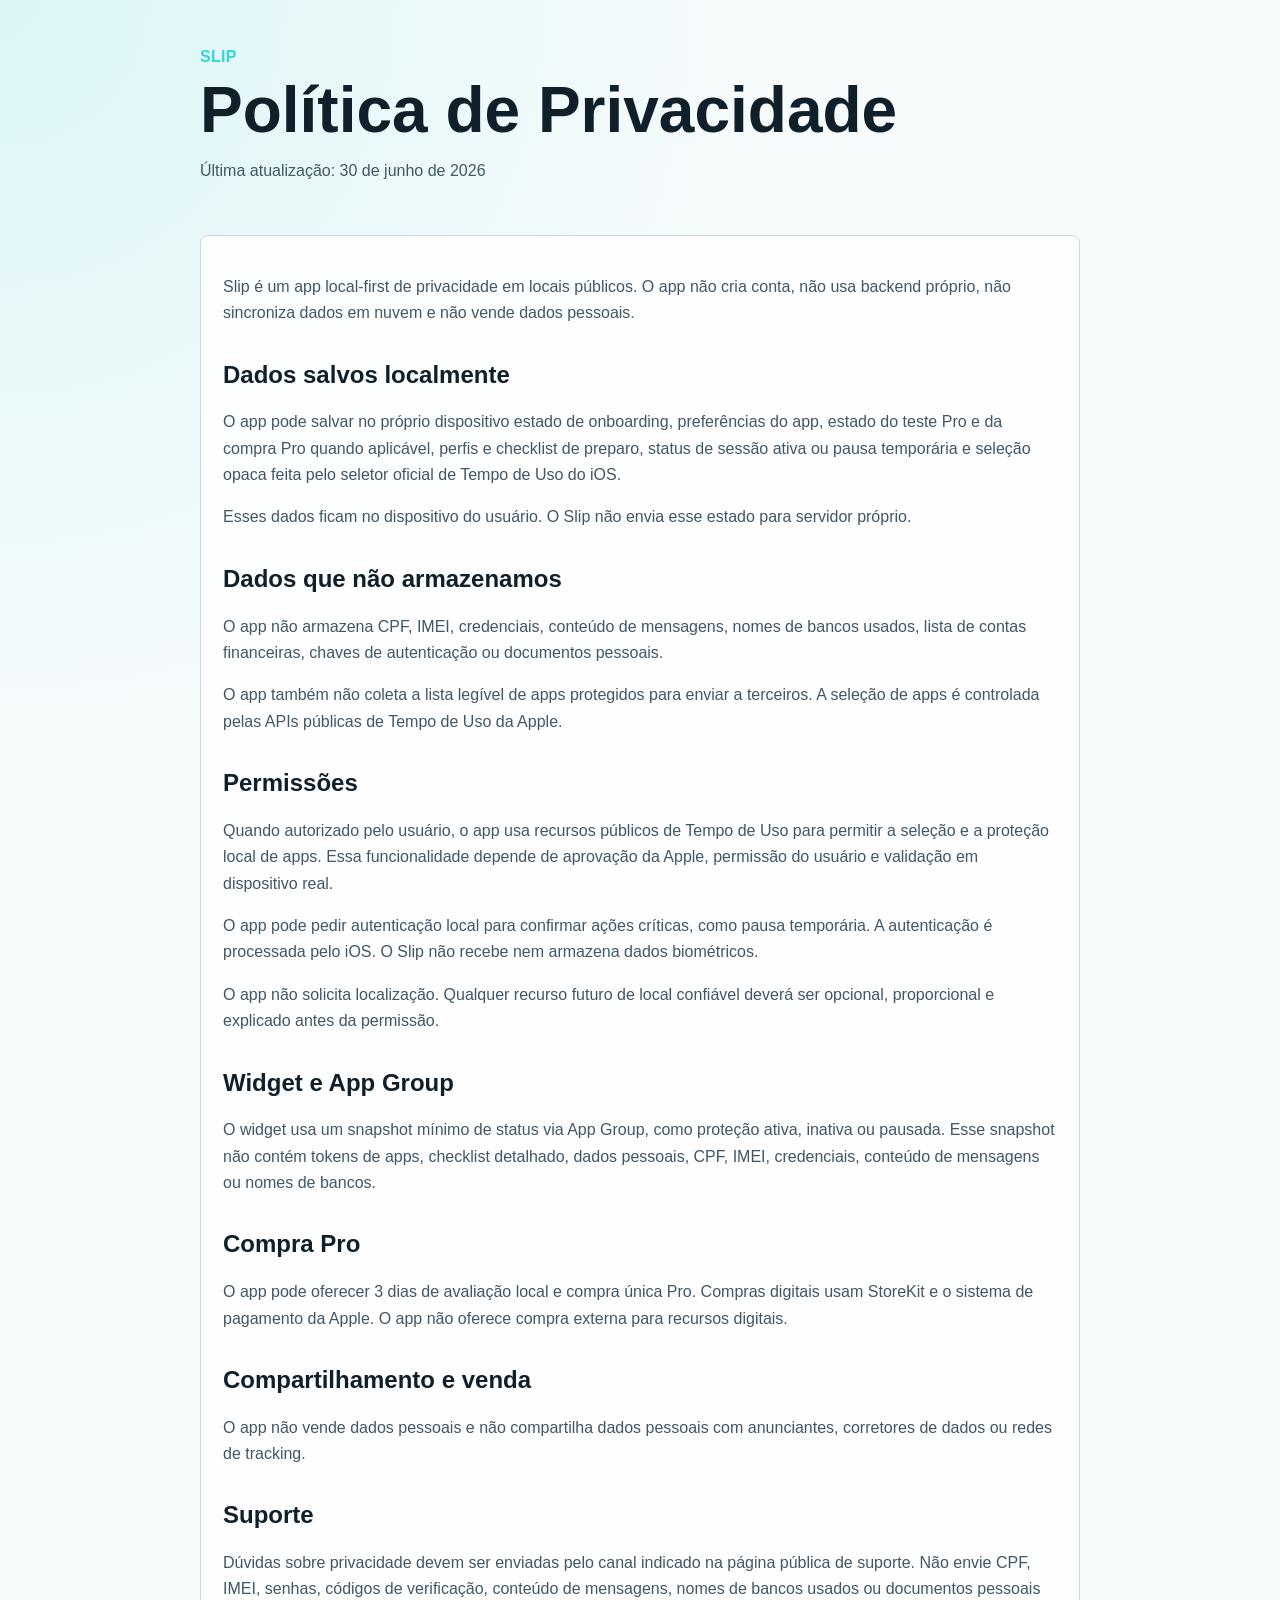
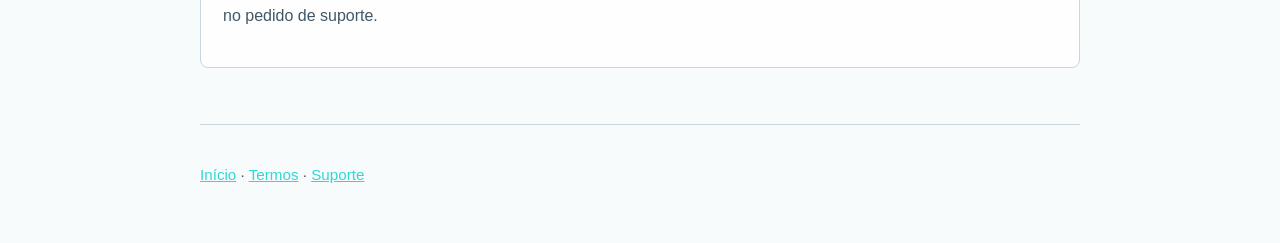
==== privacy/index.html @ bfa809eb "Publish Slip legal pages" ====
<!doctype html>
<html lang="pt-BR">
<head>
  <meta charset="utf-8">
  <meta name="viewport" content="width=device-width, initial-scale=1">
  <title>Política de Privacidade - Slip</title>
  <meta name="description" content="Política de privacidade do Slip.">
  <link rel="stylesheet" href="../assets/site.css">
</head>
<body>
  <header>
    <div class="brand">Slip</div>
    <h1>Política de Privacidade</h1>
    <p>Última atualização: 30 de junho de 2026</p>
  </header>
  <main>
    <section class="panel">
      <p>Slip é um app local-first de privacidade em locais públicos. O app não cria conta, não usa backend próprio, não sincroniza dados em nuvem e não vende dados pessoais.</p>

      <h2>Dados salvos localmente</h2>
      <p>O app pode salvar no próprio dispositivo estado de onboarding, preferências do app, estado do teste Pro e da compra Pro quando aplicável, perfis e checklist de preparo, status de sessão ativa ou pausa temporária e seleção opaca feita pelo seletor oficial de Tempo de Uso do iOS.</p>
      <p>Esses dados ficam no dispositivo do usuário. O Slip não envia esse estado para servidor próprio.</p>

      <h2>Dados que não armazenamos</h2>
      <p>O app não armazena CPF, IMEI, credenciais, conteúdo de mensagens, nomes de bancos usados, lista de contas financeiras, chaves de autenticação ou documentos pessoais.</p>
      <p>O app também não coleta a lista legível de apps protegidos para enviar a terceiros. A seleção de apps é controlada pelas APIs públicas de Tempo de Uso da Apple.</p>

      <h2>Permissões</h2>
      <p>Quando autorizado pelo usuário, o app usa recursos públicos de Tempo de Uso para permitir a seleção e a proteção local de apps. Essa funcionalidade depende de aprovação da Apple, permissão do usuário e validação em dispositivo real.</p>
      <p>O app pode pedir autenticação local para confirmar ações críticas, como pausa temporária. A autenticação é processada pelo iOS. O Slip não recebe nem armazena dados biométricos.</p>
      <p>O app não solicita localização. Qualquer recurso futuro de local confiável deverá ser opcional, proporcional e explicado antes da permissão.</p>

      <h2>Widget e App Group</h2>
      <p>O widget usa um snapshot mínimo de status via App Group, como proteção ativa, inativa ou pausada. Esse snapshot não contém tokens de apps, checklist detalhado, dados pessoais, CPF, IMEI, credenciais, conteúdo de mensagens ou nomes de bancos.</p>

      <h2>Compra Pro</h2>
      <p>O app pode oferecer 3 dias de avaliação local e compra única Pro. Compras digitais usam StoreKit e o sistema de pagamento da Apple. O app não oferece compra externa para recursos digitais.</p>

      <h2>Compartilhamento e venda</h2>
      <p>O app não vende dados pessoais e não compartilha dados pessoais com anunciantes, corretores de dados ou redes de tracking.</p>

      <h2>Suporte</h2>
      <p>Dúvidas sobre privacidade devem ser enviadas pelo canal indicado na página pública de suporte. Não envie CPF, IMEI, senhas, códigos de verificação, conteúdo de mensagens, nomes de bancos usados ou documentos pessoais no pedido de suporte.</p>
    </section>
  </main>
  <footer>
    <p><a href="../">Início</a> · <a href="../terms/">Termos</a> · <a href="../support/">Suporte</a></p>
  </footer>
</body>
</html>
---- assets/site.css ----
:root {
  color-scheme: light dark;
  --bg: #061016;
  --surface: #0d1b24;
  --text: #eef7fb;
  --muted: #aec0ca;
  --accent: #31d6d6;
  --line: #254355;
  --max: 880px;
}

* {
  box-sizing: border-box;
}

body {
  margin: 0;
  background: radial-gradient(circle at top left, rgba(49, 214, 214, 0.14), transparent 34%), var(--bg);
  color: var(--text);
  font-family: -apple-system, BlinkMacSystemFont, "SF Pro Text", "Segoe UI", sans-serif;
  line-height: 1.65;
}

header,
main,
footer {
  width: min(var(--max), calc(100% - 40px));
  margin: 0 auto;
}

header {
  padding: 44px 0 24px;
}

main {
  padding: 10px 0 56px;
}

footer {
  border-top: 1px solid var(--line);
  color: var(--muted);
  padding: 22px 0 40px;
  font-size: 0.95rem;
}

.brand {
  color: var(--accent);
  font-weight: 700;
  letter-spacing: 0.02em;
  text-transform: uppercase;
}

h1 {
  margin: 8px 0 12px;
  font-size: clamp(2.1rem, 5vw, 4rem);
  line-height: 1;
}

h2 {
  margin-top: 34px;
  line-height: 1.2;
}

p,
li {
  color: var(--muted);
}

a {
  color: var(--accent);
}

.panel {
  background: color-mix(in srgb, var(--surface) 88%, transparent);
  border: 1px solid var(--line);
  border-radius: 8px;
  padding: 22px;
}

.links {
  display: grid;
  gap: 12px;
  grid-template-columns: repeat(auto-fit, minmax(190px, 1fr));
  margin-top: 24px;
}

.links a {
  border: 1px solid var(--line);
  border-radius: 8px;
  color: var(--text);
  padding: 14px 16px;
  text-decoration: none;
}

.links a:hover {
  border-color: var(--accent);
}

@media (prefers-color-scheme: light) {
  :root {
    --bg: #f7fbfc;
    --surface: #ffffff;
    --text: #10202b;
    --muted: #405766;
    --line: #c9d7df;
  }
}
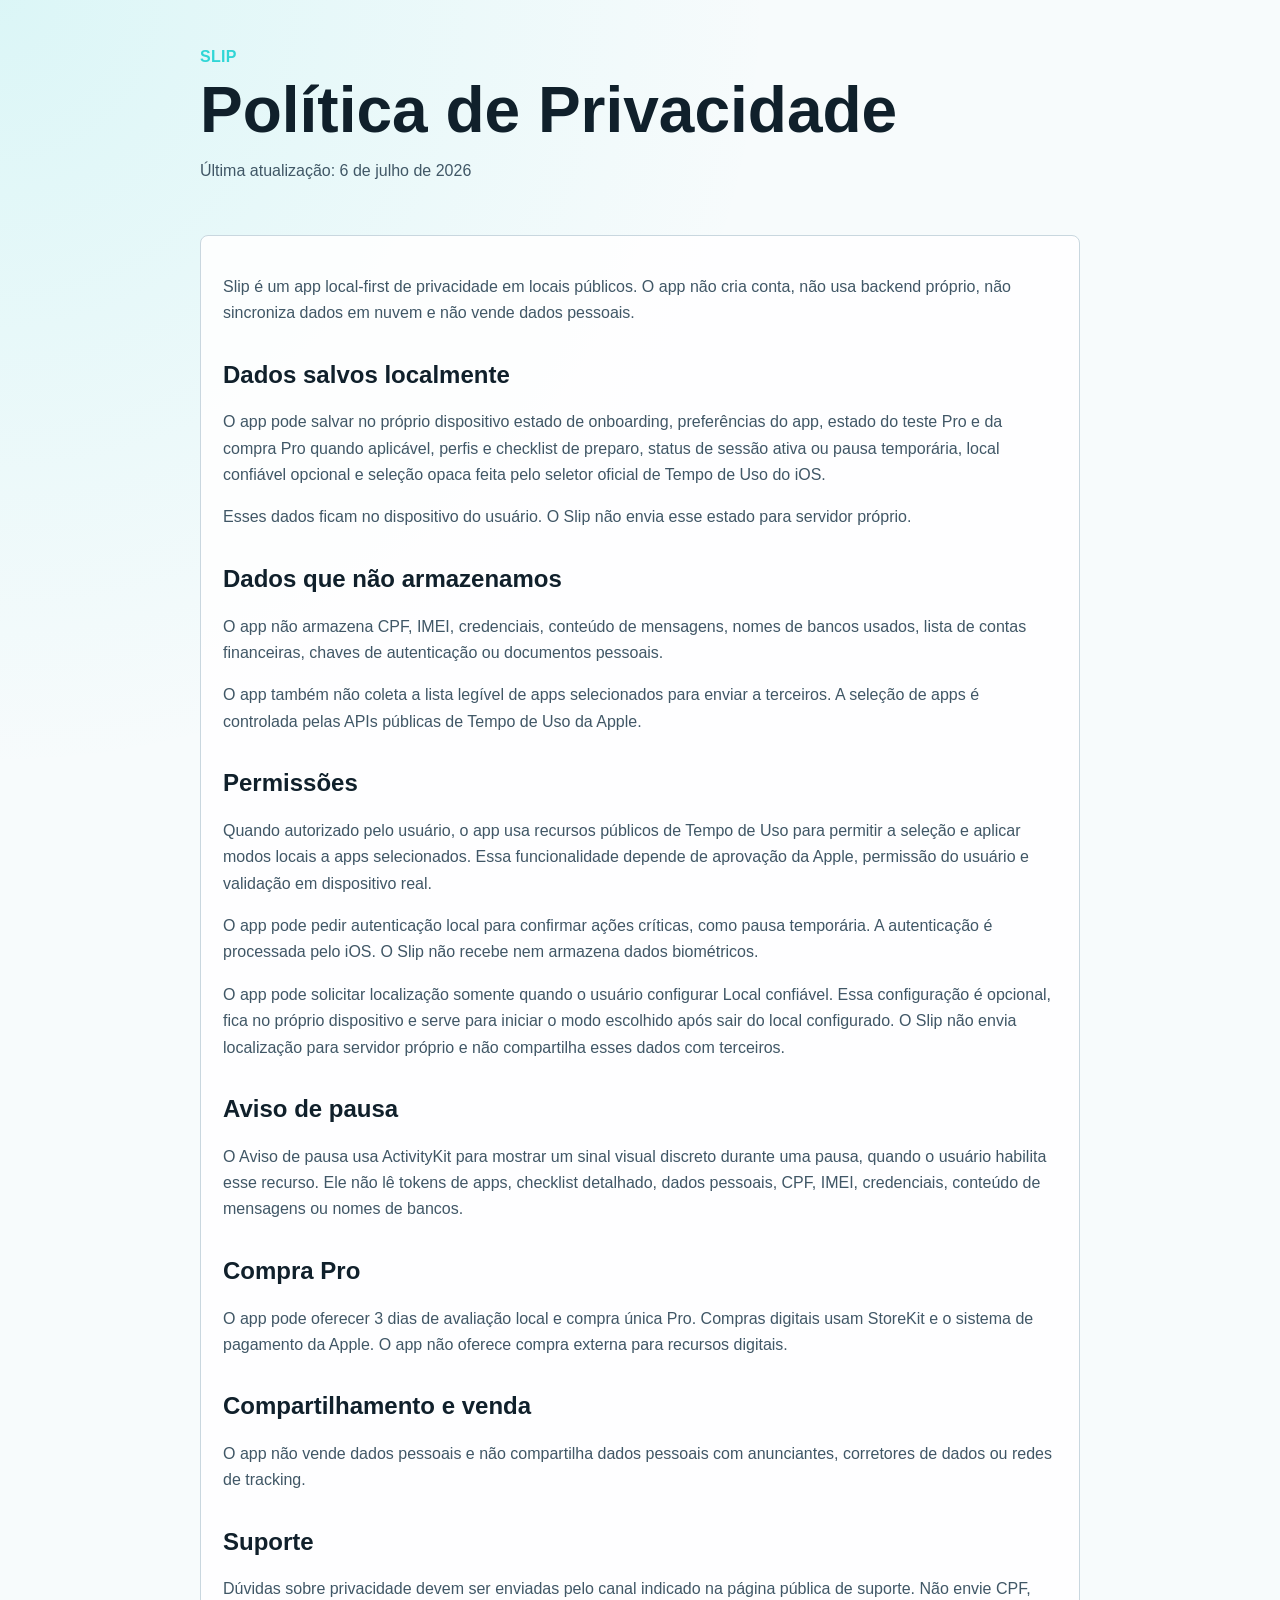
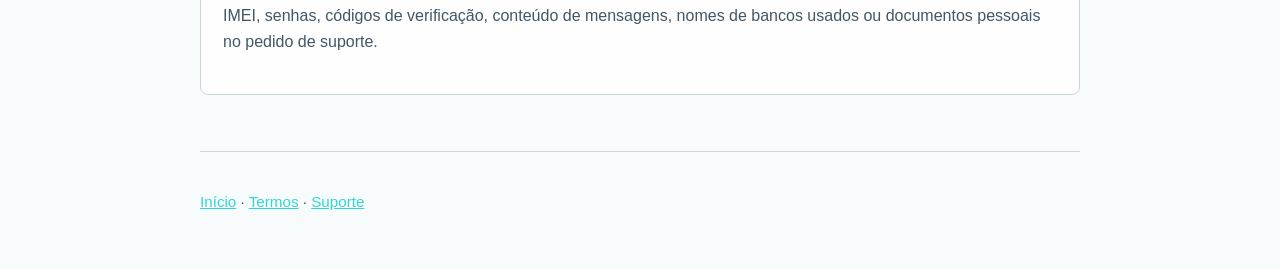
==== commit d6e1221e: "docs: refresh Slip legal pages" ====
--- a/privacy/index.html
+++ b/privacy/index.html
@@ -11,27 +11,27 @@
   <header>
     <div class="brand">Slip</div>
     <h1>Política de Privacidade</h1>
-    <p>Última atualização: 30 de junho de 2026</p>
+    <p>Última atualização: 6 de julho de 2026</p>
   </header>
   <main>
     <section class="panel">
       <p>Slip é um app local-first de privacidade em locais públicos. O app não cria conta, não usa backend próprio, não sincroniza dados em nuvem e não vende dados pessoais.</p>
 
       <h2>Dados salvos localmente</h2>
-      <p>O app pode salvar no próprio dispositivo estado de onboarding, preferências do app, estado do teste Pro e da compra Pro quando aplicável, perfis e checklist de preparo, status de sessão ativa ou pausa temporária e seleção opaca feita pelo seletor oficial de Tempo de Uso do iOS.</p>
+      <p>O app pode salvar no próprio dispositivo estado de onboarding, preferências do app, estado do teste Pro e da compra Pro quando aplicável, perfis e checklist de preparo, status de sessão ativa ou pausa temporária, local confiável opcional e seleção opaca feita pelo seletor oficial de Tempo de Uso do iOS.</p>
       <p>Esses dados ficam no dispositivo do usuário. O Slip não envia esse estado para servidor próprio.</p>
 
       <h2>Dados que não armazenamos</h2>
       <p>O app não armazena CPF, IMEI, credenciais, conteúdo de mensagens, nomes de bancos usados, lista de contas financeiras, chaves de autenticação ou documentos pessoais.</p>
-      <p>O app também não coleta a lista legível de apps protegidos para enviar a terceiros. A seleção de apps é controlada pelas APIs públicas de Tempo de Uso da Apple.</p>
+      <p>O app também não coleta a lista legível de apps selecionados para enviar a terceiros. A seleção de apps é controlada pelas APIs públicas de Tempo de Uso da Apple.</p>
 
       <h2>Permissões</h2>
-      <p>Quando autorizado pelo usuário, o app usa recursos públicos de Tempo de Uso para permitir a seleção e a proteção local de apps. Essa funcionalidade depende de aprovação da Apple, permissão do usuário e validação em dispositivo real.</p>
+      <p>Quando autorizado pelo usuário, o app usa recursos públicos de Tempo de Uso para permitir a seleção e aplicar modos locais a apps selecionados. Essa funcionalidade depende de aprovação da Apple, permissão do usuário e validação em dispositivo real.</p>
       <p>O app pode pedir autenticação local para confirmar ações críticas, como pausa temporária. A autenticação é processada pelo iOS. O Slip não recebe nem armazena dados biométricos.</p>
-      <p>O app não solicita localização. Qualquer recurso futuro de local confiável deverá ser opcional, proporcional e explicado antes da permissão.</p>
+      <p>O app pode solicitar localização somente quando o usuário configurar Local confiável. Essa configuração é opcional, fica no próprio dispositivo e serve para iniciar o modo escolhido após sair do local configurado. O Slip não envia localização para servidor próprio e não compartilha esses dados com terceiros.</p>
 
-      <h2>Widget e App Group</h2>
-      <p>O widget usa um snapshot mínimo de status via App Group, como proteção ativa, inativa ou pausada. Esse snapshot não contém tokens de apps, checklist detalhado, dados pessoais, CPF, IMEI, credenciais, conteúdo de mensagens ou nomes de bancos.</p>
+      <h2>Aviso de pausa</h2>
+      <p>O Aviso de pausa usa ActivityKit para mostrar um sinal visual discreto durante uma pausa, quando o usuário habilita esse recurso. Ele não lê tokens de apps, checklist detalhado, dados pessoais, CPF, IMEI, credenciais, conteúdo de mensagens ou nomes de bancos.</p>
 
       <h2>Compra Pro</h2>
       <p>O app pode oferecer 3 dias de avaliação local e compra única Pro. Compras digitais usam StoreKit e o sistema de pagamento da Apple. O app não oferece compra externa para recursos digitais.</p>
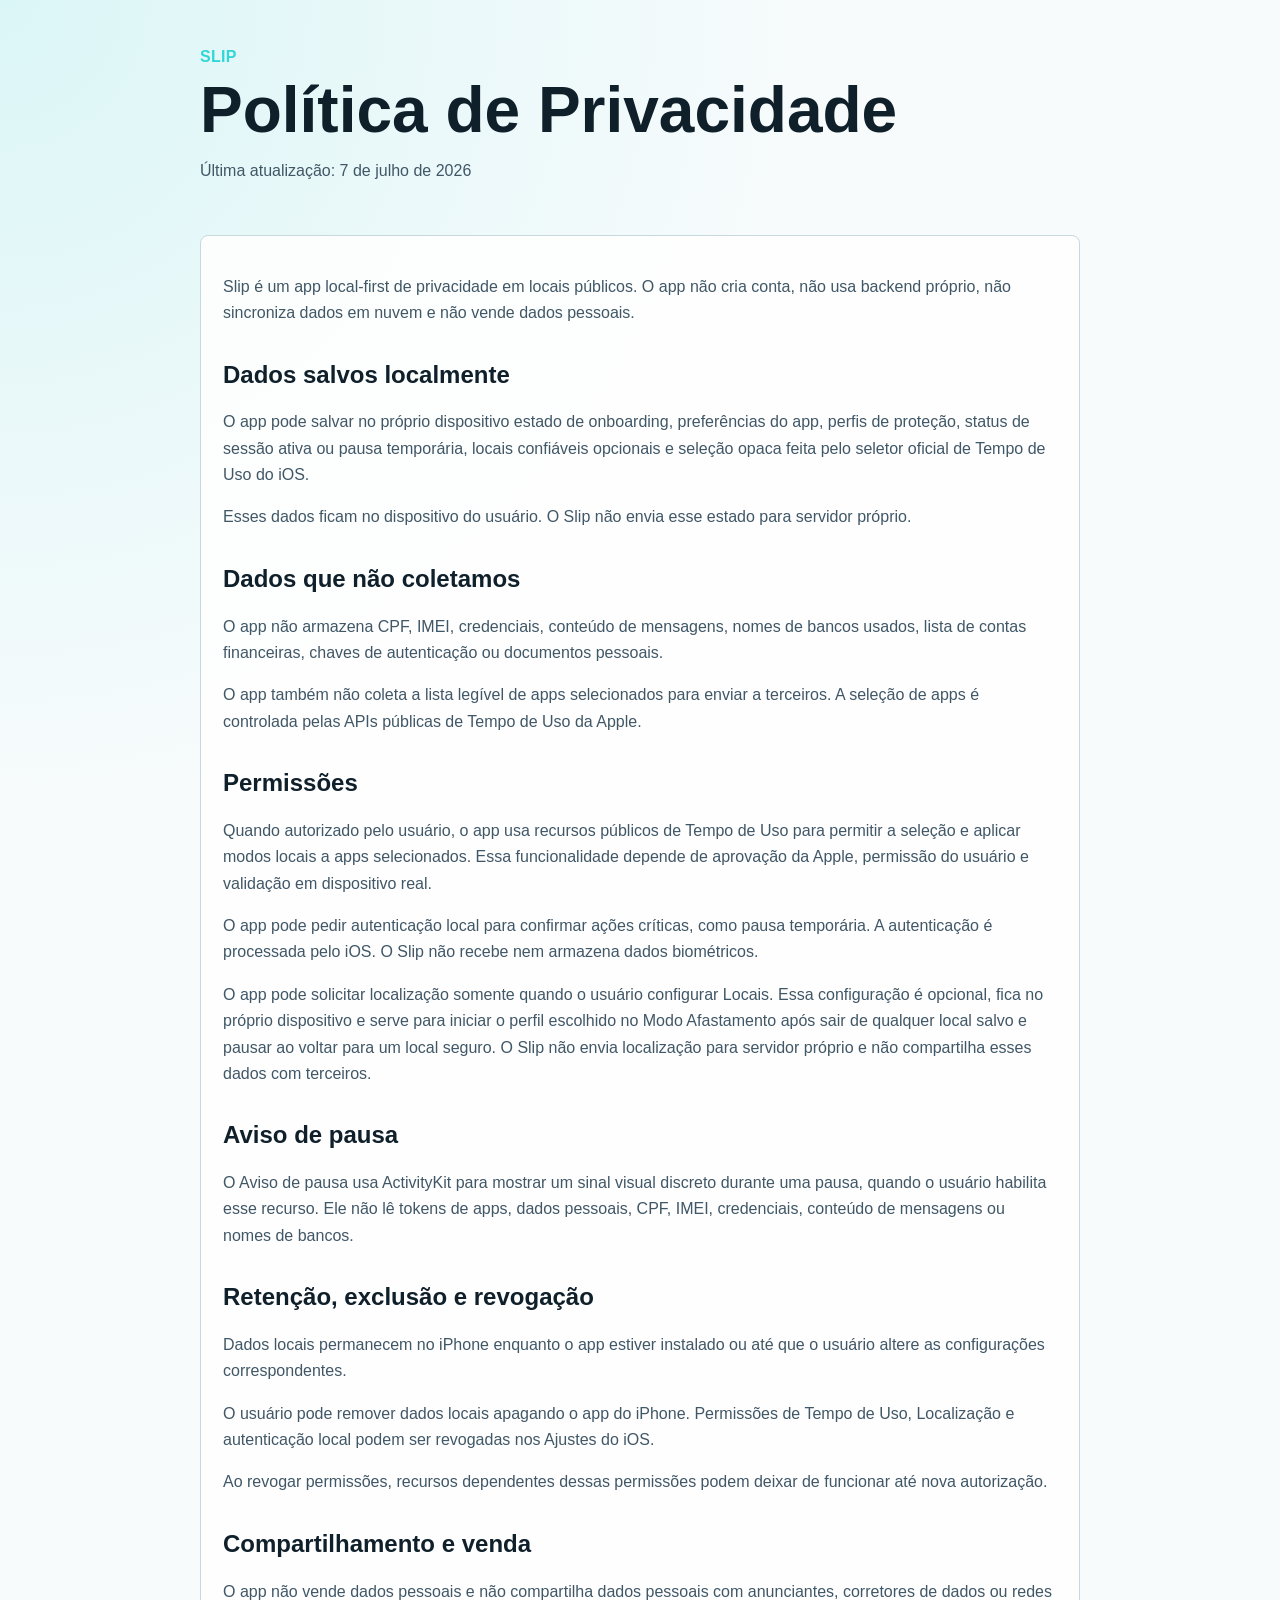
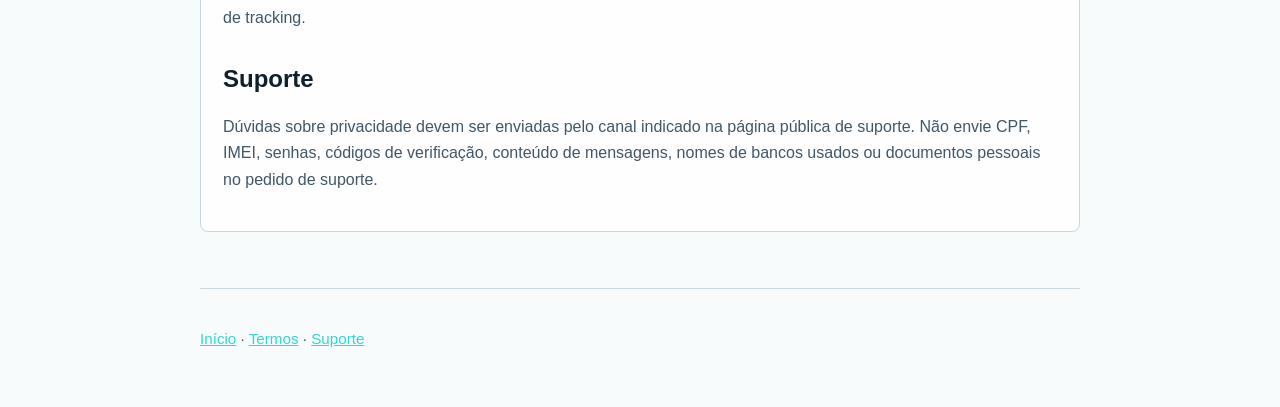
==== commit bad60d35: "Update Slip legal pages for V1 review" ====
--- a/privacy/index.html
+++ b/privacy/index.html
@@ -11,30 +11,32 @@
   <header>
     <div class="brand">Slip</div>
     <h1>Política de Privacidade</h1>
-    <p>Última atualização: 6 de julho de 2026</p>
+    <p>Última atualização: 7 de julho de 2026</p>
   </header>
   <main>
     <section class="panel">
       <p>Slip é um app local-first de privacidade em locais públicos. O app não cria conta, não usa backend próprio, não sincroniza dados em nuvem e não vende dados pessoais.</p>
 
       <h2>Dados salvos localmente</h2>
-      <p>O app pode salvar no próprio dispositivo estado de onboarding, preferências do app, estado do teste Pro e da compra Pro quando aplicável, perfis e checklist de preparo, status de sessão ativa ou pausa temporária, local confiável opcional e seleção opaca feita pelo seletor oficial de Tempo de Uso do iOS.</p>
+      <p>O app pode salvar no próprio dispositivo estado de onboarding, preferências do app, perfis de proteção, status de sessão ativa ou pausa temporária, locais confiáveis opcionais e seleção opaca feita pelo seletor oficial de Tempo de Uso do iOS.</p>
       <p>Esses dados ficam no dispositivo do usuário. O Slip não envia esse estado para servidor próprio.</p>
 
-      <h2>Dados que não armazenamos</h2>
+      <h2>Dados que não coletamos</h2>
       <p>O app não armazena CPF, IMEI, credenciais, conteúdo de mensagens, nomes de bancos usados, lista de contas financeiras, chaves de autenticação ou documentos pessoais.</p>
       <p>O app também não coleta a lista legível de apps selecionados para enviar a terceiros. A seleção de apps é controlada pelas APIs públicas de Tempo de Uso da Apple.</p>
 
       <h2>Permissões</h2>
       <p>Quando autorizado pelo usuário, o app usa recursos públicos de Tempo de Uso para permitir a seleção e aplicar modos locais a apps selecionados. Essa funcionalidade depende de aprovação da Apple, permissão do usuário e validação em dispositivo real.</p>
       <p>O app pode pedir autenticação local para confirmar ações críticas, como pausa temporária. A autenticação é processada pelo iOS. O Slip não recebe nem armazena dados biométricos.</p>
-      <p>O app pode solicitar localização somente quando o usuário configurar Local confiável. Essa configuração é opcional, fica no próprio dispositivo e serve para iniciar o modo escolhido após sair do local configurado. O Slip não envia localização para servidor próprio e não compartilha esses dados com terceiros.</p>
+      <p>O app pode solicitar localização somente quando o usuário configurar Locais. Essa configuração é opcional, fica no próprio dispositivo e serve para iniciar o perfil escolhido no Modo Afastamento após sair de qualquer local salvo e pausar ao voltar para um local seguro. O Slip não envia localização para servidor próprio e não compartilha esses dados com terceiros.</p>
 
       <h2>Aviso de pausa</h2>
-      <p>O Aviso de pausa usa ActivityKit para mostrar um sinal visual discreto durante uma pausa, quando o usuário habilita esse recurso. Ele não lê tokens de apps, checklist detalhado, dados pessoais, CPF, IMEI, credenciais, conteúdo de mensagens ou nomes de bancos.</p>
+      <p>O Aviso de pausa usa ActivityKit para mostrar um sinal visual discreto durante uma pausa, quando o usuário habilita esse recurso. Ele não lê tokens de apps, dados pessoais, CPF, IMEI, credenciais, conteúdo de mensagens ou nomes de bancos.</p>
 
-      <h2>Compra Pro</h2>
-      <p>O app pode oferecer 3 dias de avaliação local e compra única Pro. Compras digitais usam StoreKit e o sistema de pagamento da Apple. O app não oferece compra externa para recursos digitais.</p>
+      <h2>Retenção, exclusão e revogação</h2>
+      <p>Dados locais permanecem no iPhone enquanto o app estiver instalado ou até que o usuário altere as configurações correspondentes.</p>
+      <p>O usuário pode remover dados locais apagando o app do iPhone. Permissões de Tempo de Uso, Localização e autenticação local podem ser revogadas nos Ajustes do iOS.</p>
+      <p>Ao revogar permissões, recursos dependentes dessas permissões podem deixar de funcionar até nova autorização.</p>
 
       <h2>Compartilhamento e venda</h2>
       <p>O app não vende dados pessoais e não compartilha dados pessoais com anunciantes, corretores de dados ou redes de tracking.</p>
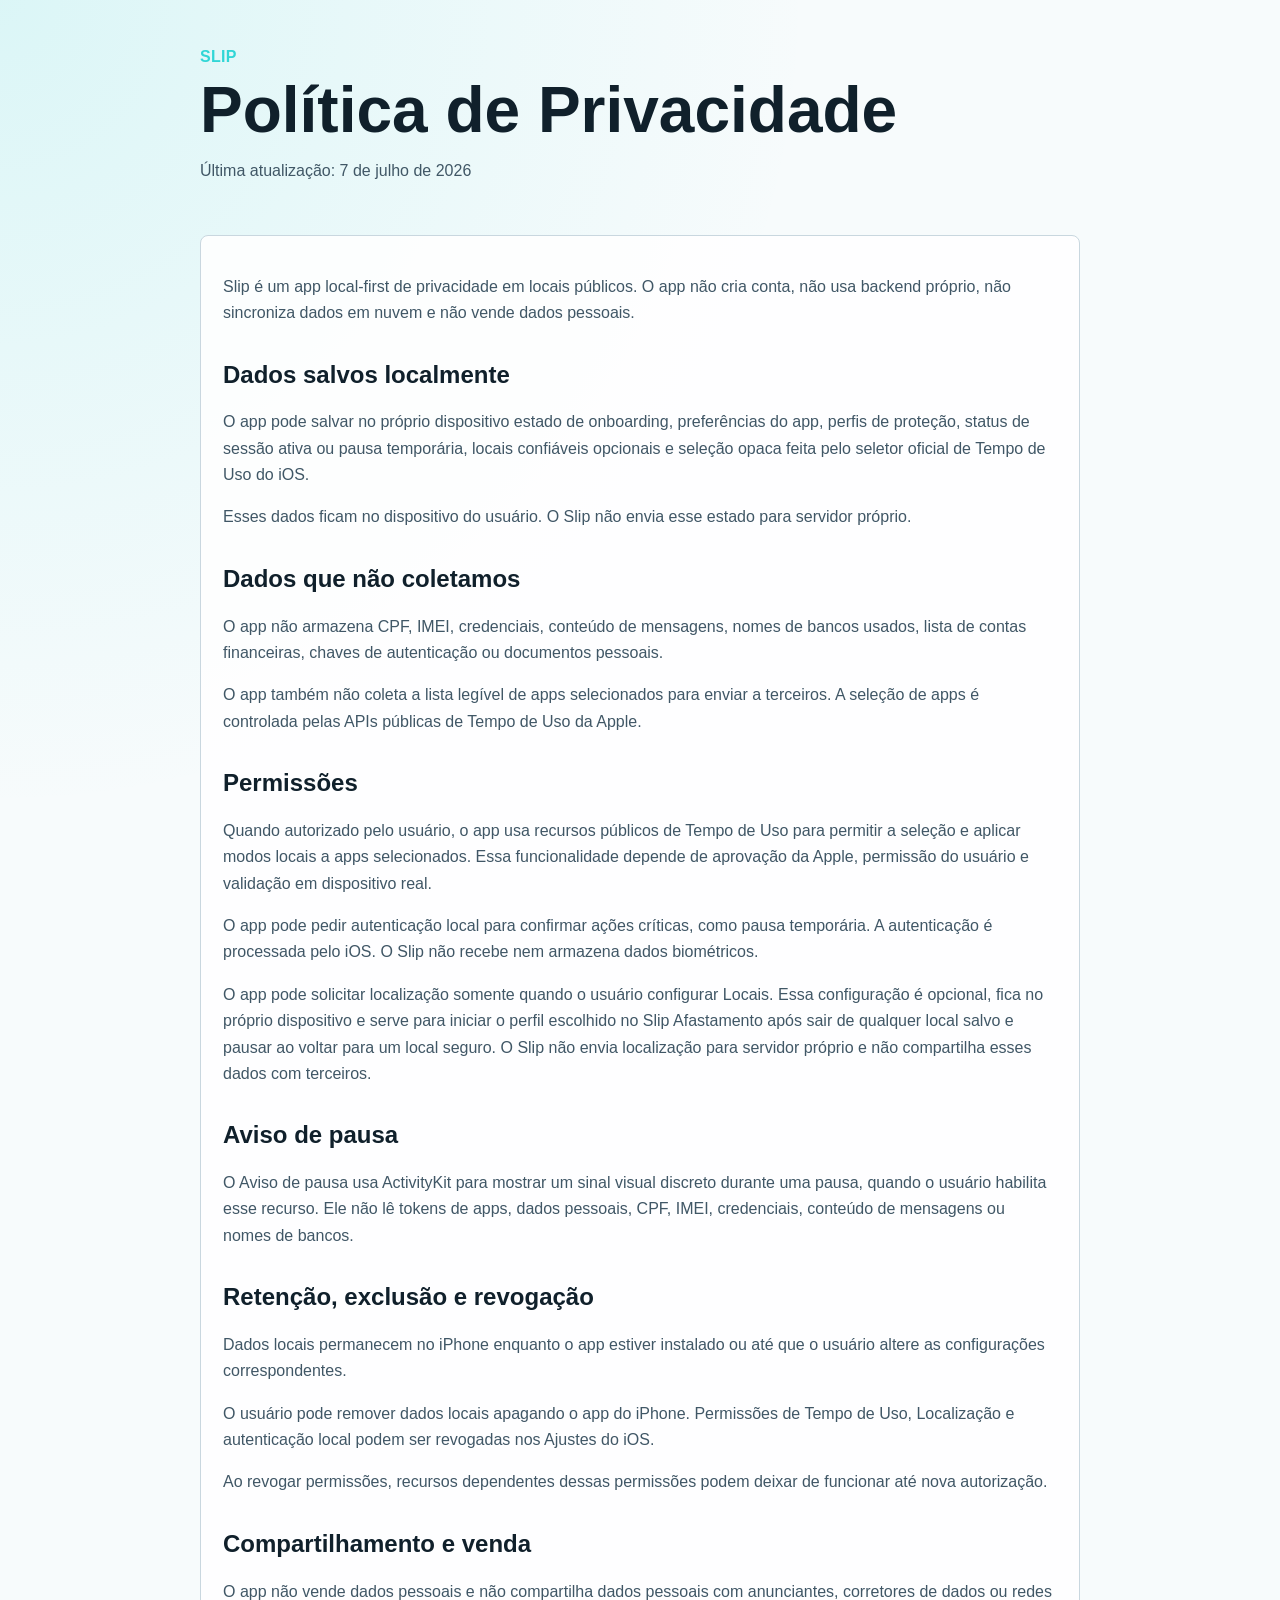
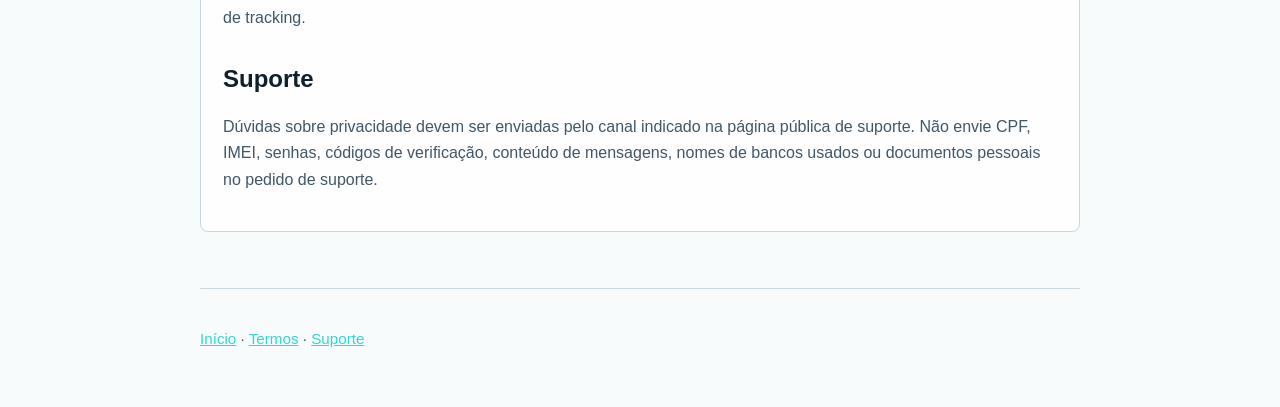
==== commit 5e6fd04c: "Use Slip Afastamento in legal pages" ====
--- a/privacy/index.html
+++ b/privacy/index.html
@@ -28,7 +28,7 @@
       <h2>Permissões</h2>
       <p>Quando autorizado pelo usuário, o app usa recursos públicos de Tempo de Uso para permitir a seleção e aplicar modos locais a apps selecionados. Essa funcionalidade depende de aprovação da Apple, permissão do usuário e validação em dispositivo real.</p>
       <p>O app pode pedir autenticação local para confirmar ações críticas, como pausa temporária. A autenticação é processada pelo iOS. O Slip não recebe nem armazena dados biométricos.</p>
-      <p>O app pode solicitar localização somente quando o usuário configurar Locais. Essa configuração é opcional, fica no próprio dispositivo e serve para iniciar o perfil escolhido no Modo Afastamento após sair de qualquer local salvo e pausar ao voltar para um local seguro. O Slip não envia localização para servidor próprio e não compartilha esses dados com terceiros.</p>
+      <p>O app pode solicitar localização somente quando o usuário configurar Locais. Essa configuração é opcional, fica no próprio dispositivo e serve para iniciar o perfil escolhido no Slip Afastamento após sair de qualquer local salvo e pausar ao voltar para um local seguro. O Slip não envia localização para servidor próprio e não compartilha esses dados com terceiros.</p>
 
       <h2>Aviso de pausa</h2>
       <p>O Aviso de pausa usa ActivityKit para mostrar um sinal visual discreto durante uma pausa, quando o usuário habilita esse recurso. Ele não lê tokens de apps, dados pessoais, CPF, IMEI, credenciais, conteúdo de mensagens ou nomes de bancos.</p>
